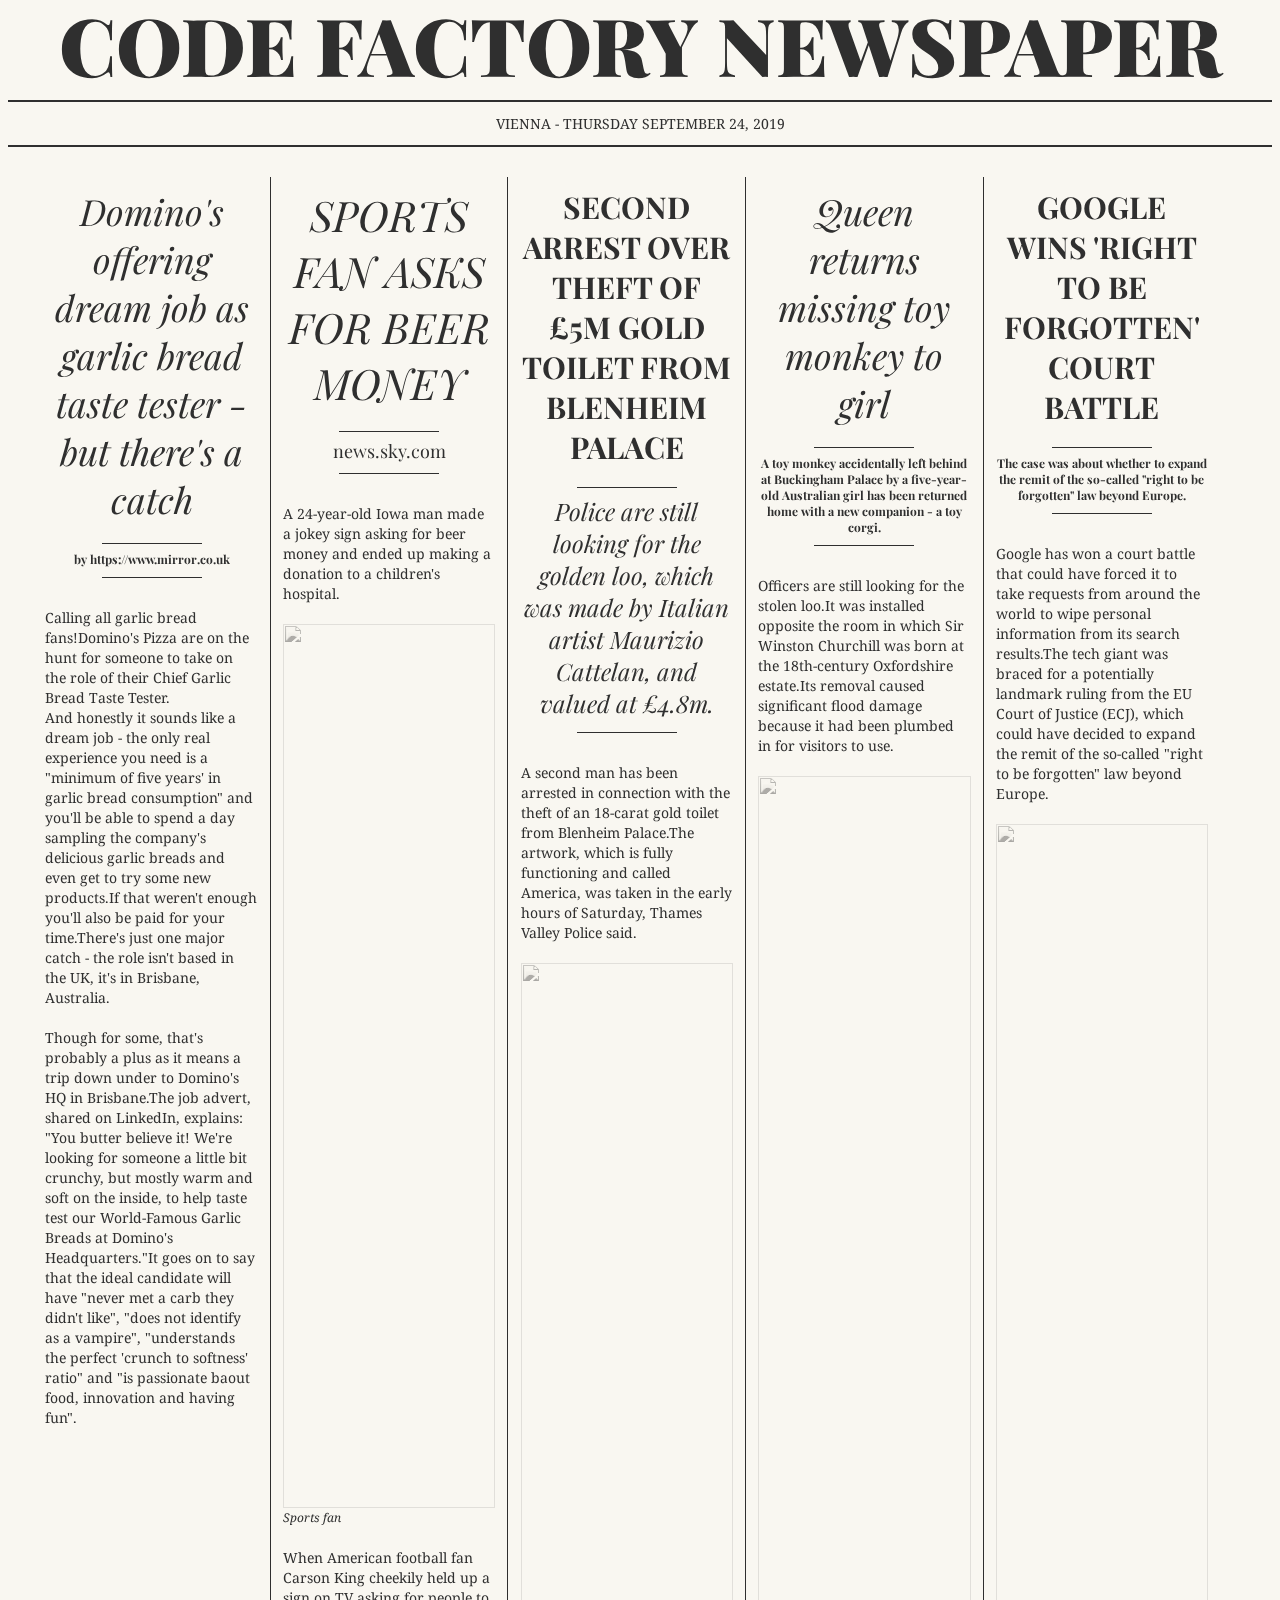
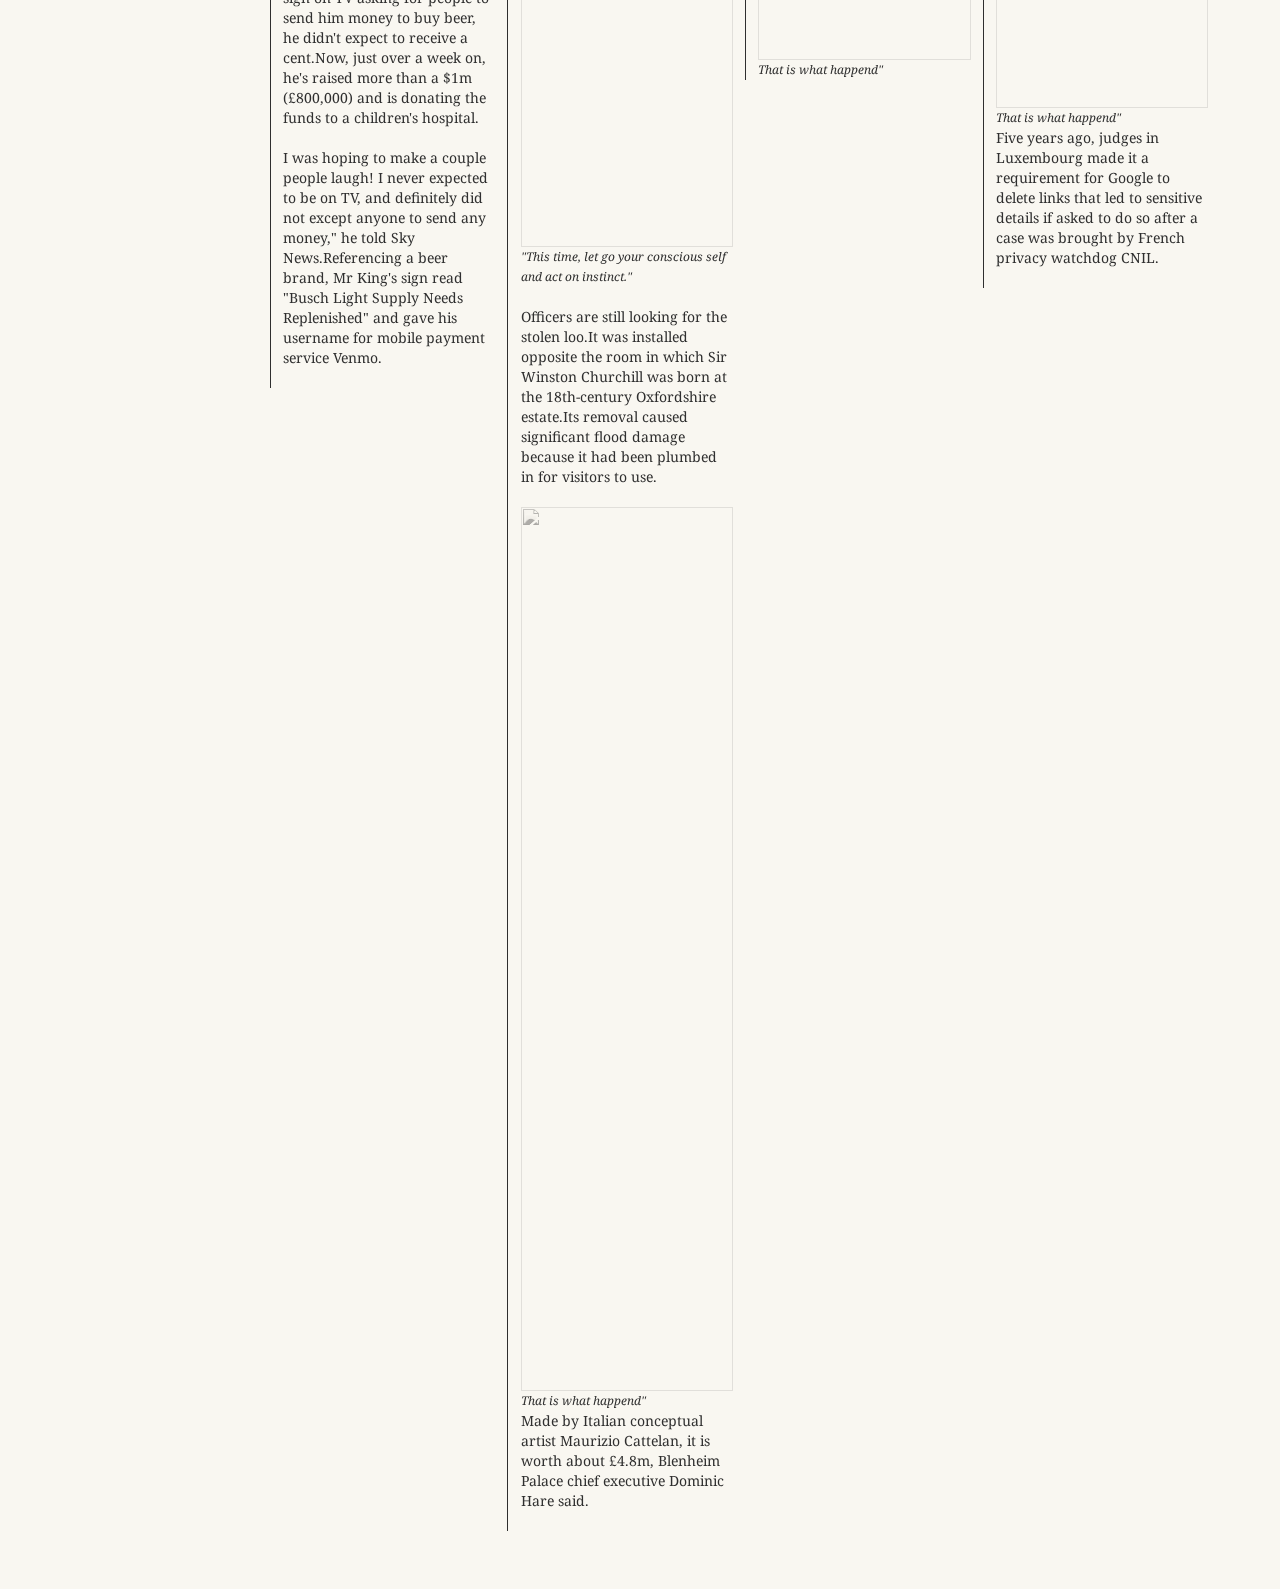
==== Advanced Exercise - Multiple Stylesheets/Index.html @ b08696d1 "Advenced Exercise- NewsPaper Page" ====
<html>
<head>
    <link href='https://fonts.googleapis.com/css?family=Playfair+Display:400,700,900,400italic,700italic,900italic|Droid+Serif:400,700,400italic,700italic' rel='stylesheet' type='text/css'>
    <link rel="stylesheet" href="style.css">
    <title>Newspaper Page</title>
    <meta name="author" content="Haris Kravarevic & Jasmine Wagner">
    <meta name="viewport" content="width=device-width">

</head>
<body>
<div class="head">
    <div class="headerobjectswrapper">
        <div class="weatherforcastbox"><span style="font-style: italic;">Weatherforcast for the next 24 hours: Plenty of Sunshine</span><br><span>Wind: 7km/h SSE; Ther: 21°C;</span></div>
        <header>Code Factory Newspaper</header>
    </div>

    <div class="subhead">Vienna - Thursday September 24, 2019</div>
</div>
<div class="content">
    <div class="collumns">
        <div class="collumn">
            <div class="head"><span class="headline hl3">Domino's offering dream job as garlic bread taste tester - but there's a catch</span><p><span class="headline hl4">by https://www.mirror.co.uk</span></p></div>
            Calling all garlic bread fans!Domino's Pizza are on the hunt for someone to take on the role of their Chief Garlic Bread Taste Tester.<p>And honestly it sounds like a dream job - the only real experience you need is a "minimum of five years' in garlic bread consumption" and you'll be able to spend a day sampling the company's delicious garlic breads and even get to try some new products.If that weren't enough you'll also be paid for your time.There's just one major catch - the role isn't based in the UK, it's in Brisbane, Australia.</p><p>Though for some, that's probably a plus as it means a trip down under to Domino's HQ in Brisbane.The job advert, shared on LinkedIn, explains: "You butter believe it! We're looking for someone a little bit crunchy, but mostly warm and soft on the inside, to help taste test our World-Famous Garlic Breads at Domino's Headquarters."It goes on to say that the ideal candidate will have "never met a carb they didn't like", "does not identify as a vampire", "understands the perfect 'crunch to softness' ratio" and "is passionate baout food, innovation and having fun".</p></div>
        <div class="collumn">
            <div class="head"><span class="headline hl5">Sports fan asks for beer money</span><p><span class="headline hl6">news.sky.com</span></p></div>
            A 24-year-old Iowa man made a jokey sign asking for beer money and ended up making a donation to a children's hospital.</p>
			<figure class="figure">
								<img class="media" src="https://media.giphy.com/media/LrROFMqEL9wKQ/giphy.gif" alt="">
								<figcaption class="figcaption">Sports fan</figcaption>
						</figure>

            <p>When American football fan Carson King cheekily held up a sign on TV asking for people to send him money to buy beer, he didn't expect to receive a cent.Now, just over a week on, he's raised more than a $1m (£800,000) and is donating the funds to a children's hospital.</p>

            <p>I was hoping to make a couple people laugh! I never expected to be on TV, and definitely did not except anyone to send any money," he told Sky News.Referencing a beer brand, Mr King's sign read "Busch Light Supply Needs Replenished" and gave his username for mobile payment service Venmo.</p>

            </div>
        <div class="collumn"><div class="head"><span class="headline hl1">Second arrest over theft of £5m gold toilet from Blenheim Palace</span><p><span class="headline hl2">Police are still looking for the golden loo, which was made by Italian artist Maurizio Cattelan, and valued at £4.8m.</span></p></div>A second man has been arrested in connection with the theft of an 18-carat gold toilet from Blenheim Palace.The artwork, which is fully functioning and called America, was taken in the early hours of Saturday, Thames Valley Police said.</p>
	<figure class="figure">
								<img class="media" src="https://media.giphy.com/media/LZOVoIVp7oUyk/giphy.gif" alt="">
								<figcaption class="figcaption">"This time, let go your conscious self and act on instinct."</figcaption>
						</figure>
            <p>Officers are still looking for the stolen loo.It was installed opposite the room in which Sir Winston Churchill was born at the 18th-century Oxfordshire estate.Its removal caused significant flood damage because it had been plumbed in for visitors to use.</p>
            <img class="media" src="https://e3.365dm.com/19/09/1600x900/skynews-golden-toilet_4774116.jpg?bypass-service-worker&20190914120124" alt="">
                                <figcaption class="figcaption">That is what happend"</figcaption>
            <p>Made by Italian conceptual artist Maurizio Cattelan, it is worth about £4.8m, Blenheim Palace chief executive Dominic Hare said.</p></div>

        <div class="collumn"><div class="head"><span class="headline hl3">Queen returns missing toy monkey to girl</span><p><span class="headline hl4">A toy monkey accidentally left behind at Buckingham Palace by a five-year-old Australian girl has been returned home with a new companion - a toy corgi.</span></p></div><p>Officers are still looking for the stolen loo.It was installed opposite the room in which Sir Winston Churchill was born at the 18th-century Oxfordshire estate.Its removal caused significant flood damage because it had been plumbed in for visitors to use.</p>
        <img class="media" src="https://media.giphy.com/media/dchERAZ73GvOE/giphy.gif" alt="">
                                <figcaption class="figcaption">That is what happend"</figcaption>
    </div>

        <div class="collumn"><div class="head"><span class="headline hl1">Google wins 'right to be forgotten' court battle </span><p><span class="headline hl4">The case was about whether to expand the remit of the so-called "right to be forgotten" law beyond Europe.</span></p></div><p>Google has won a court battle that could have forced it to take requests from around the world to wipe personal information from its search results.The tech giant was braced for a potentially landmark ruling from the EU Court of Justice (ECJ), which could have decided to expand the remit of the so-called "right to be forgotten" law beyond Europe.</p>
					
                <img class="media" src="https://media.giphy.com/media/T3ews2rUCoaTC/giphy.gif" alt="">
                                <figcaption class="figcaption">That is what happend"</figcaption>

					<p>Five years ago, judges in Luxembourg made it a requirement for Google to delete links that led to sensitive details if asked to do so after a case was brought by French privacy watchdog CNIL.</p></div>
    </div>
</div>

</body>
</html>
---- Advanced Exercise - Multiple Stylesheets/style.css ----
body{
    font-family: 'Droid Serif', serif;
    font-size: 14px;
    color: #2f2f2f;
    background-color: #f9f7f1;
}
header{
    font-family: 'Playfair Display', serif;
    font-weight: 900;
    font-size: 80px;
    text-transform: uppercase;
    display: inline-block;
    line-height: 72px;
    margin-bottom: 20px;

}
p{
    margin-top: 0;
    margin-bottom: 20px;
}
.head{
    text-align: center;
    position: relative;


}

.headerobjectswrapper{
}

.subhead{
    text-transform: uppercase;
    border-bottom: 2px solid #2f2f2f;
    border-top: 2px solid #2f2f2f;
    padding: 12px 0 12px 0;

}
.weatherforcastbox{
    position: relative;
    width: 12%;
    left: 10px;
    border: 3px double #2f2f2f;
    padding: 10px 15px 10px 15px;
    line-height: 20px;
    display: inline-block;
    margin: 0 50px 20px -360px;
}
.content{
    font-size: 0;
    line-height: 0;
    word-spacing: -.31em;
    display: inline-block;
    margin: 30px 2% 0 2%;


}
.collumns{

}

.collumn{
    font-size: 14px;
    line-height: 20px;
    width: 17.5%;
    display: inline-block;
    padding: 0 1% 0 1%;
    vertical-align: top;
    margin-bottom: 50px;
    transition: all .7s;
}
.collumn + .collumn { 
  border-left: 1px solid #2f2f2f;
}
.collumn .headline{
    text-align: center;
    line-height: normal;
    font-family: 'Playfair Display', serif;
    display: block;
    margin: 0 auto;


}
.collumn .headline.hl1{
    font-weight: 700;
    font-size: 30px;
    text-transform: uppercase;
    padding: 10px 0 10px 0;

}

.collumn .headline.hl2{
    font-weight: 400;
    font-style: italic;
    font-size: 24px;
    box-sizing: border-box;
    padding: 10px 0 10px 0;
}

.collumn .headline.hl2:before{
    border-top: 1px solid #2f2f2f;
    content: '';
    width: 100px;
    height: 7px;
    display: block;
    margin: 0 auto;
}
.collumn .headline.hl2:after{
    border-bottom: 1px solid #2f2f2f;
    content: '';
    width: 100px;
    height: 13px;
    display: block;
    margin: 0 auto;

}

.collumn .headline.hl3{
    font-weight: 400;
    font-style: italic;
    font-size: 36px;
    box-sizing: border-box;
    padding: 10px 0 10px 0;
}
.collumn .headline.hl4{
    font-weight: 700;
    font-size: 12px;
    box-sizing: border-box;
    padding: 10px 0 10px 0;
}
.collumn .headline.hl4:before{
    border-top: 1px solid #2f2f2f;
    content: '';
    width: 100px;
    height: 7px;
    display: block;
    margin: 0 auto;
}
.collumn .headline.hl4:after{
    border-bottom: 1px solid #2f2f2f;
    content: '';
    width: 100px;
    height: 10px;
    display: block;
    margin: 0 auto;

}

.collumn .headline.hl5{
    font-weight: 400;
    font-size: 42px;
    text-transform: uppercase;
    font-style: italic;
    box-sizing: border-box;
    padding: 10px 0 10px 0;
}
.collumn .headline.hl6{
    font-weight: 400;
    font-size: 18px;
    box-sizing: border-box;
    padding: 10px 0 10px 0;
}
.collumn .headline.hl6:before{
    border-top: 1px solid #2f2f2f;
    content: '';
    width: 100px;
    height: 7px;
    display: block;
    margin: 0 auto;
}
.collumn .headline.hl6:after{
    border-bottom: 1px solid #2f2f2f;
    content: '';
    width: 100px;
    height: 10px;
    display: block;
    margin: 0 auto;

}
.collumn .headline.hl7{
    font-weight: 700;
    font-size: 12px;
    box-sizing: border-box;
    display: block;
    padding: 10px 0 10px 0;
}
.collumn .headline.hl8{
    font-weight: 700;
    font-size: 12px;
    box-sizing: border-box;
    padding: 10px 0 10px 0;
}
.collumn .headline.hl9{
    font-weight: 700;
    font-size: 12px;
    box-sizing: border-box;
    padding: 10px 0 10px 0;
}
.collumn .headline.hl10{
    font-weight: 700;
    font-size: 12px;
    box-sizing: border-box;
    padding: 10px 0 10px 0;
}
.collumn .citation{
    font-family: 'Playfair Display', serif;
    font-size: 36px;
    line-height: 44px;
    /*font-style: italic;*/
    text-align: center;
    font-weight: 400;
    display: block;
    margin: 40px 0 40px 0;
    font-feature-settings: "liga", "dlig";

}
.collumn .citation:before{
    border-top: 1px solid #2f2f2f;
    content: '';
    width: 100px;
    height: 16px;
    display: block;
    margin: 0 auto;
}
.collumn .citation:after{
    border-bottom: 1px solid #2f2f2f;
    content: '';
    width: 100px;
    height: 16px;
    display: block;
    margin: 0 auto;
}
.collumn .figure {
	  margin: 0 0 20px;
}
.collumn .figcaption{
	font-style: italic;
	font-size: 12px;
}
.media {
    -webkit-filter: sepia(80%) contrast(1) opacity(0.8);
    filter: sepia(80%) grayscale(1) contrast(1) opacity(0.8);
    mix-blend-mode: multiply;
    width: 100%;
}
/*________________________________________________________________________________________________________________________________*/
/*MEDIAQUERIES*/
@media only all and (max-width: 1300px) {
    .weatherforcastbox{
        display: none;
    }

}
@media only all and (max-width: 1200px) {
    .collumn{
        width: 31%;
    }

}
    @media only all and (max-width: 900px) {
    .collumn{
        width: 47%;
    }

}
@media only all and (max-width: 600px) {
    .collumn{
        width: 100%;
    }
	.collumn + .collumn {
				border-left: none;
      	border-bottom: 1px solid #2f2f2f;
	}
    header{
        max-width: 320px;
        font-size: 60px;
        line-height: 54px;
        overflow: hidden;
    }

}
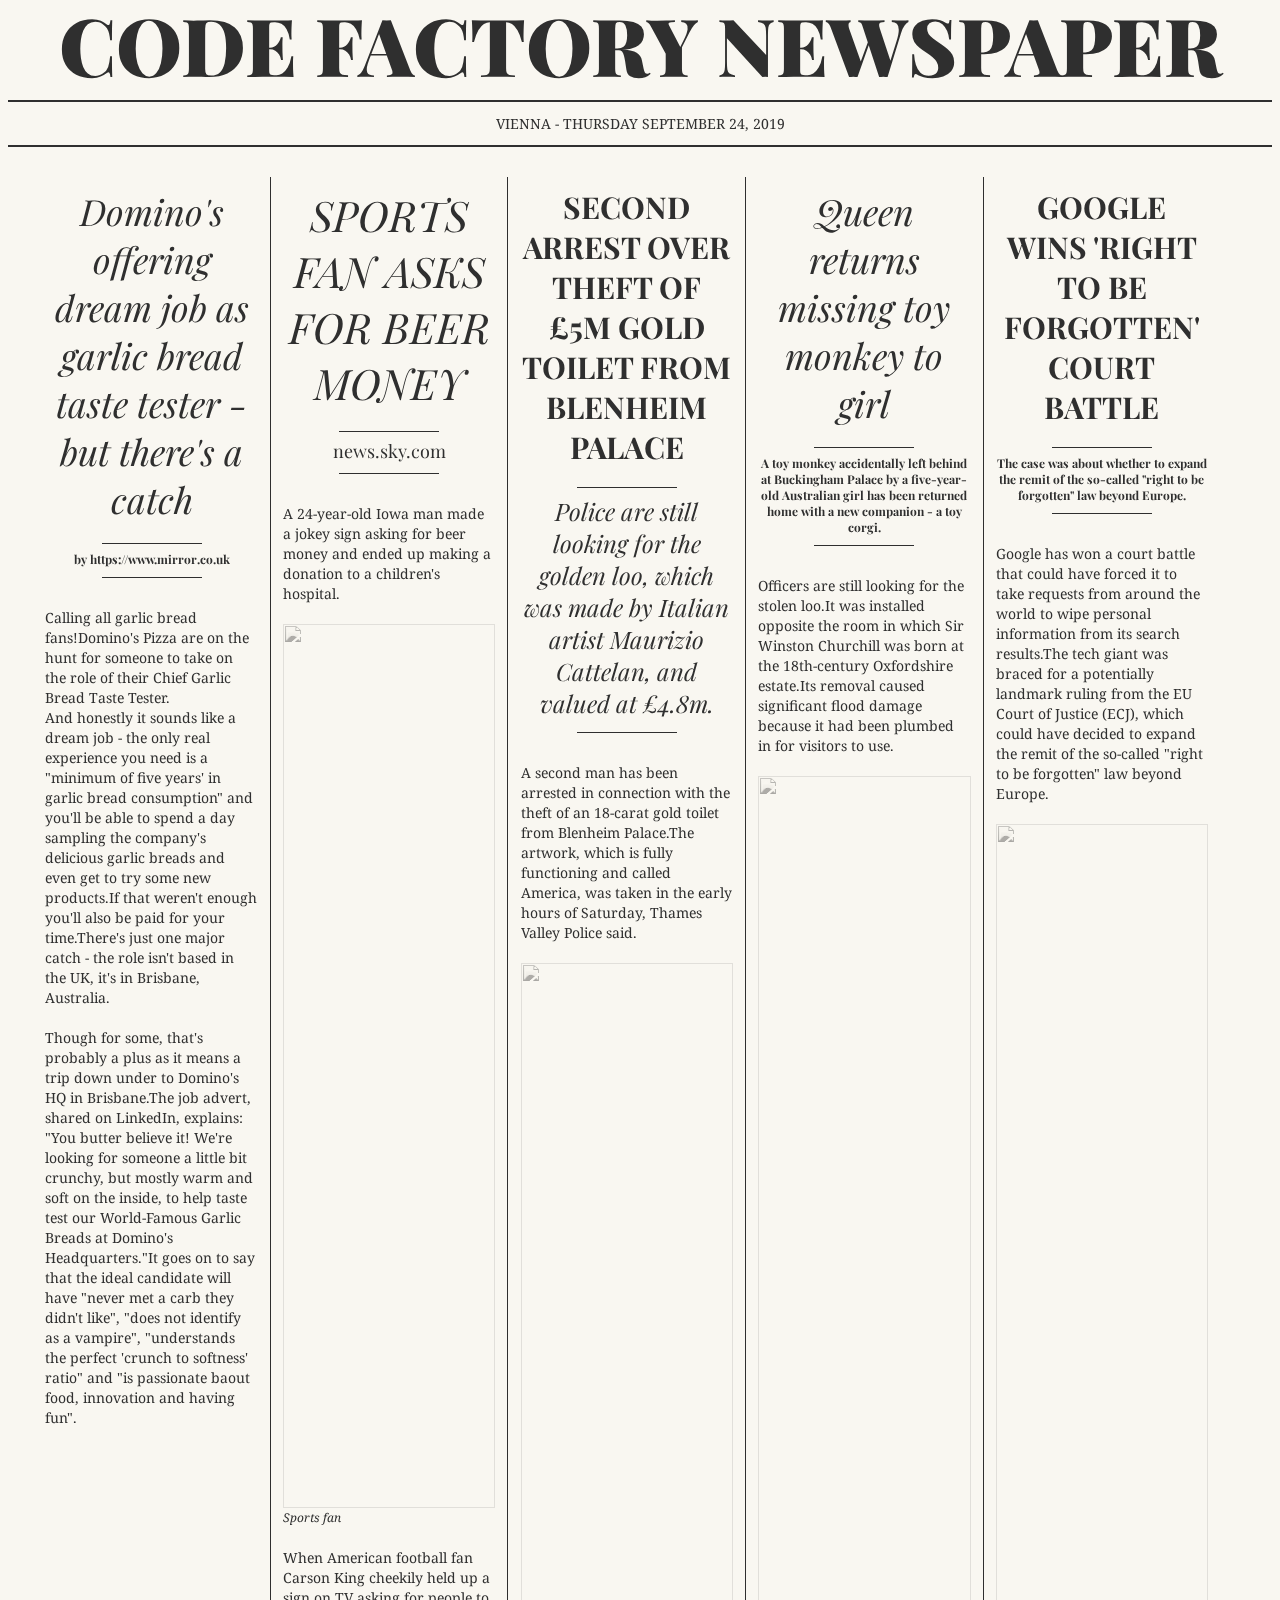
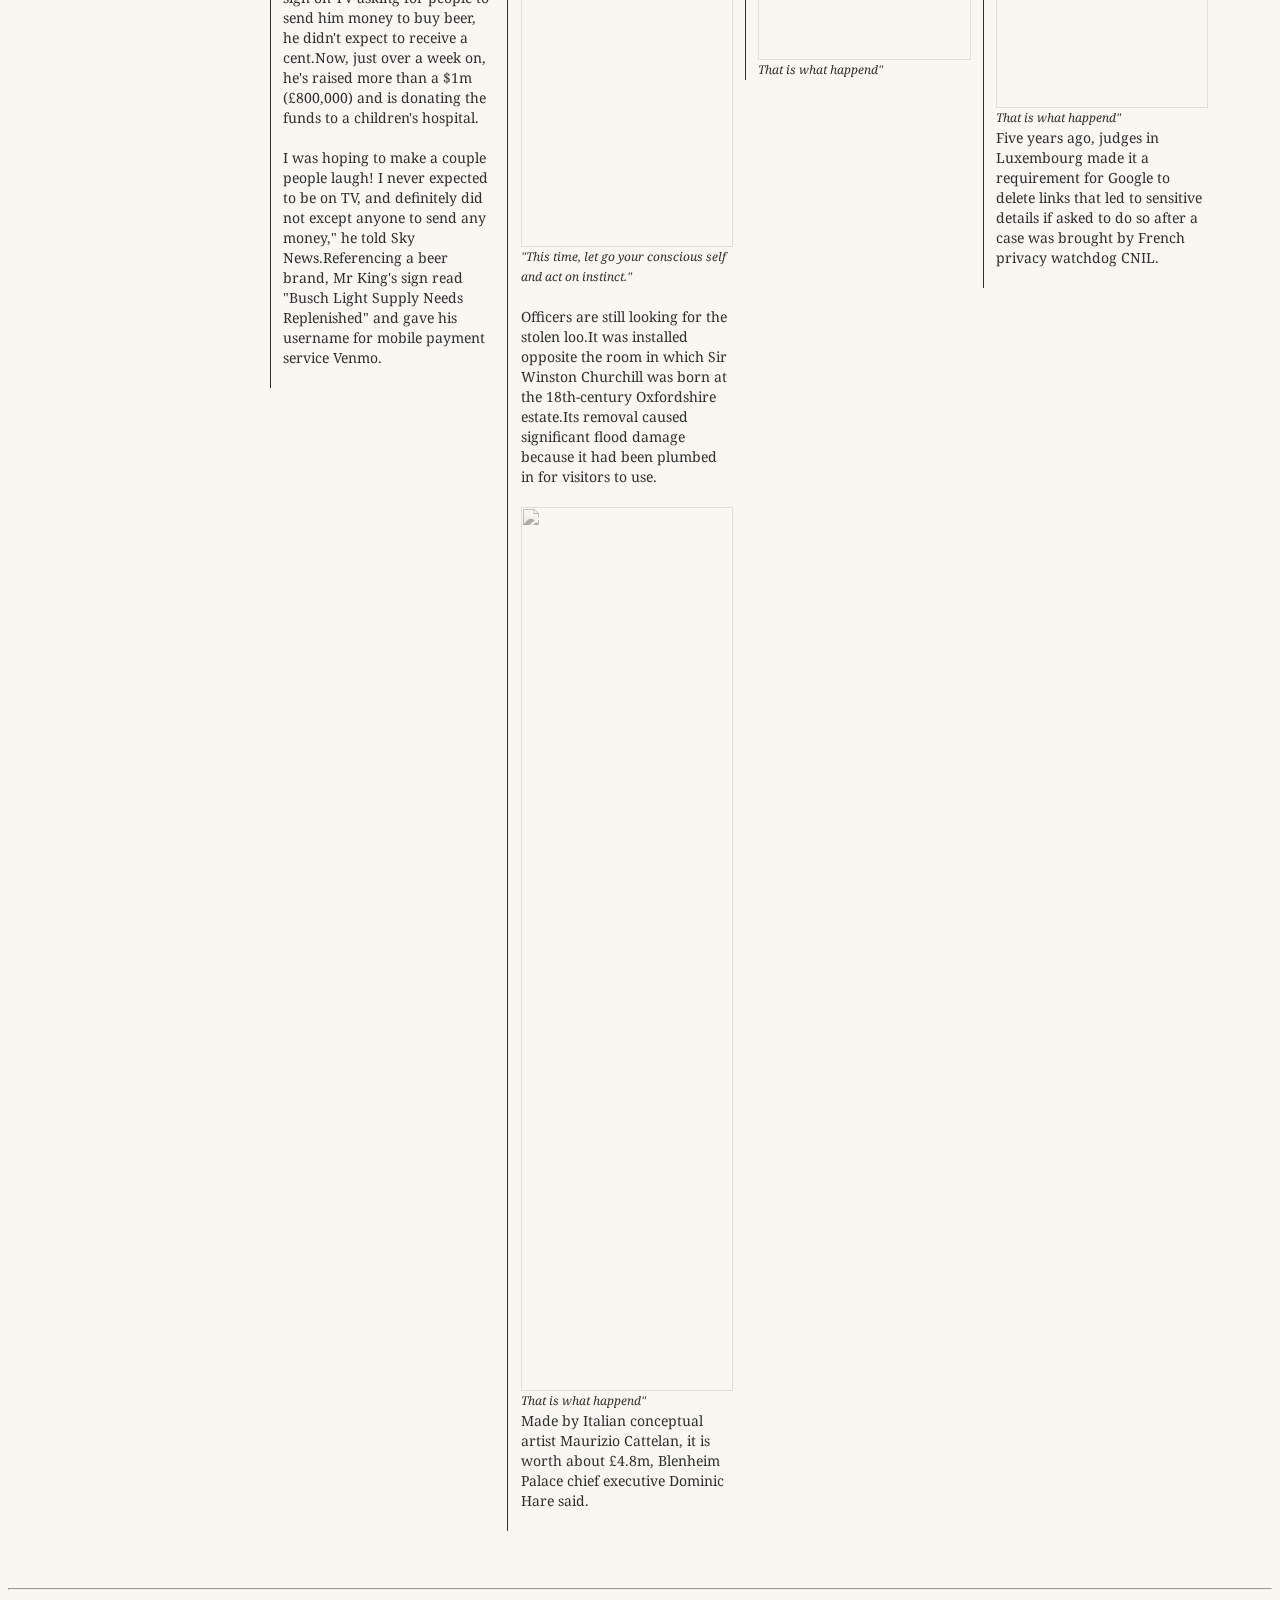
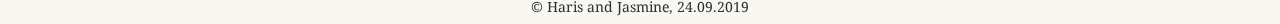
==== commit f467a1b0: "CSS3 - Challenge1" ====
--- a/Advanced Exercise - Multiple Stylesheets/Index.html
+++ b/Advanced Exercise - Multiple Stylesheets/Index.html
@@ -2,6 +2,7 @@
 <head>
     <link href='https://fonts.googleapis.com/css?family=Playfair+Display:400,700,900,400italic,700italic,900italic|Droid+Serif:400,700,400italic,700italic' rel='stylesheet' type='text/css'>
     <link rel="stylesheet" href="style.css">
+    <link rel="stylesheet" href="mediastyle.css">
     <title>Newspaper Page</title>
     <meta name="author" content="Haris Kravarevic & Jasmine Wagner">
     <meta name="viewport" content="width=device-width">
@@ -57,6 +58,8 @@
 					<p>Five years ago, judges in Luxembourg made it a requirement for Google to delete links that led to sensitive details if asked to do so after a case was brought by French privacy watchdog CNIL.</p></div>
     </div>
 </div>
+<hr>
+<footer><center>&copy Haris and Jasmine, 24.09.2019</center> </footer>
 
 </body>
 </html>--- a/Advanced Exercise - Multiple Stylesheets/style.css
+++ b/Advanced Exercise - Multiple Stylesheets/style.css
@@ -244,37 +244,3 @@
 }
 /*________________________________________________________________________________________________________________________________*/
 /*MEDIAQUERIES*/
-@media only all and (max-width: 1300px) {
-    .weatherforcastbox{
-        display: none;
-    }
-
-}
-@media only all and (max-width: 1200px) {
-    .collumn{
-        width: 31%;
-    }
-
-}
-    @media only all and (max-width: 900px) {
-    .collumn{
-        width: 47%;
-    }
-
-}
-@media only all and (max-width: 600px) {
-    .collumn{
-        width: 100%;
-    }
-	.collumn + .collumn {
-				border-left: none;
-      	border-bottom: 1px solid #2f2f2f;
-	}
-    header{
-        max-width: 320px;
-        font-size: 60px;
-        line-height: 54px;
-        overflow: hidden;
-    }
-
-}--- a/Advanced Exercise - Multiple Stylesheets/mediastyle.css
+++ b/Advanced Exercise - Multiple Stylesheets/mediastyle.css
@@ -0,0 +1,34 @@
+@media only all and (max-width: 1300px) {
+    .weatherforcastbox{
+        display: none;
+    }
+
+}
+@media only all and (max-width: 1200px) {
+    .collumn{
+        width: 31%;
+    }
+
+}
+    @media only all and (max-width: 900px) {
+    .collumn{
+        width: 47%;
+    }
+
+}
+@media only all and (max-width: 600px) {
+    .collumn{
+        width: 100%;
+    }
+	.collumn + .collumn {
+				border-left: none;
+      	border-bottom: 1px solid #2f2f2f;
+	}
+    header{
+        max-width: 320px;
+        font-size: 60px;
+        line-height: 54px;
+        overflow: hidden;
+    }
+
+}